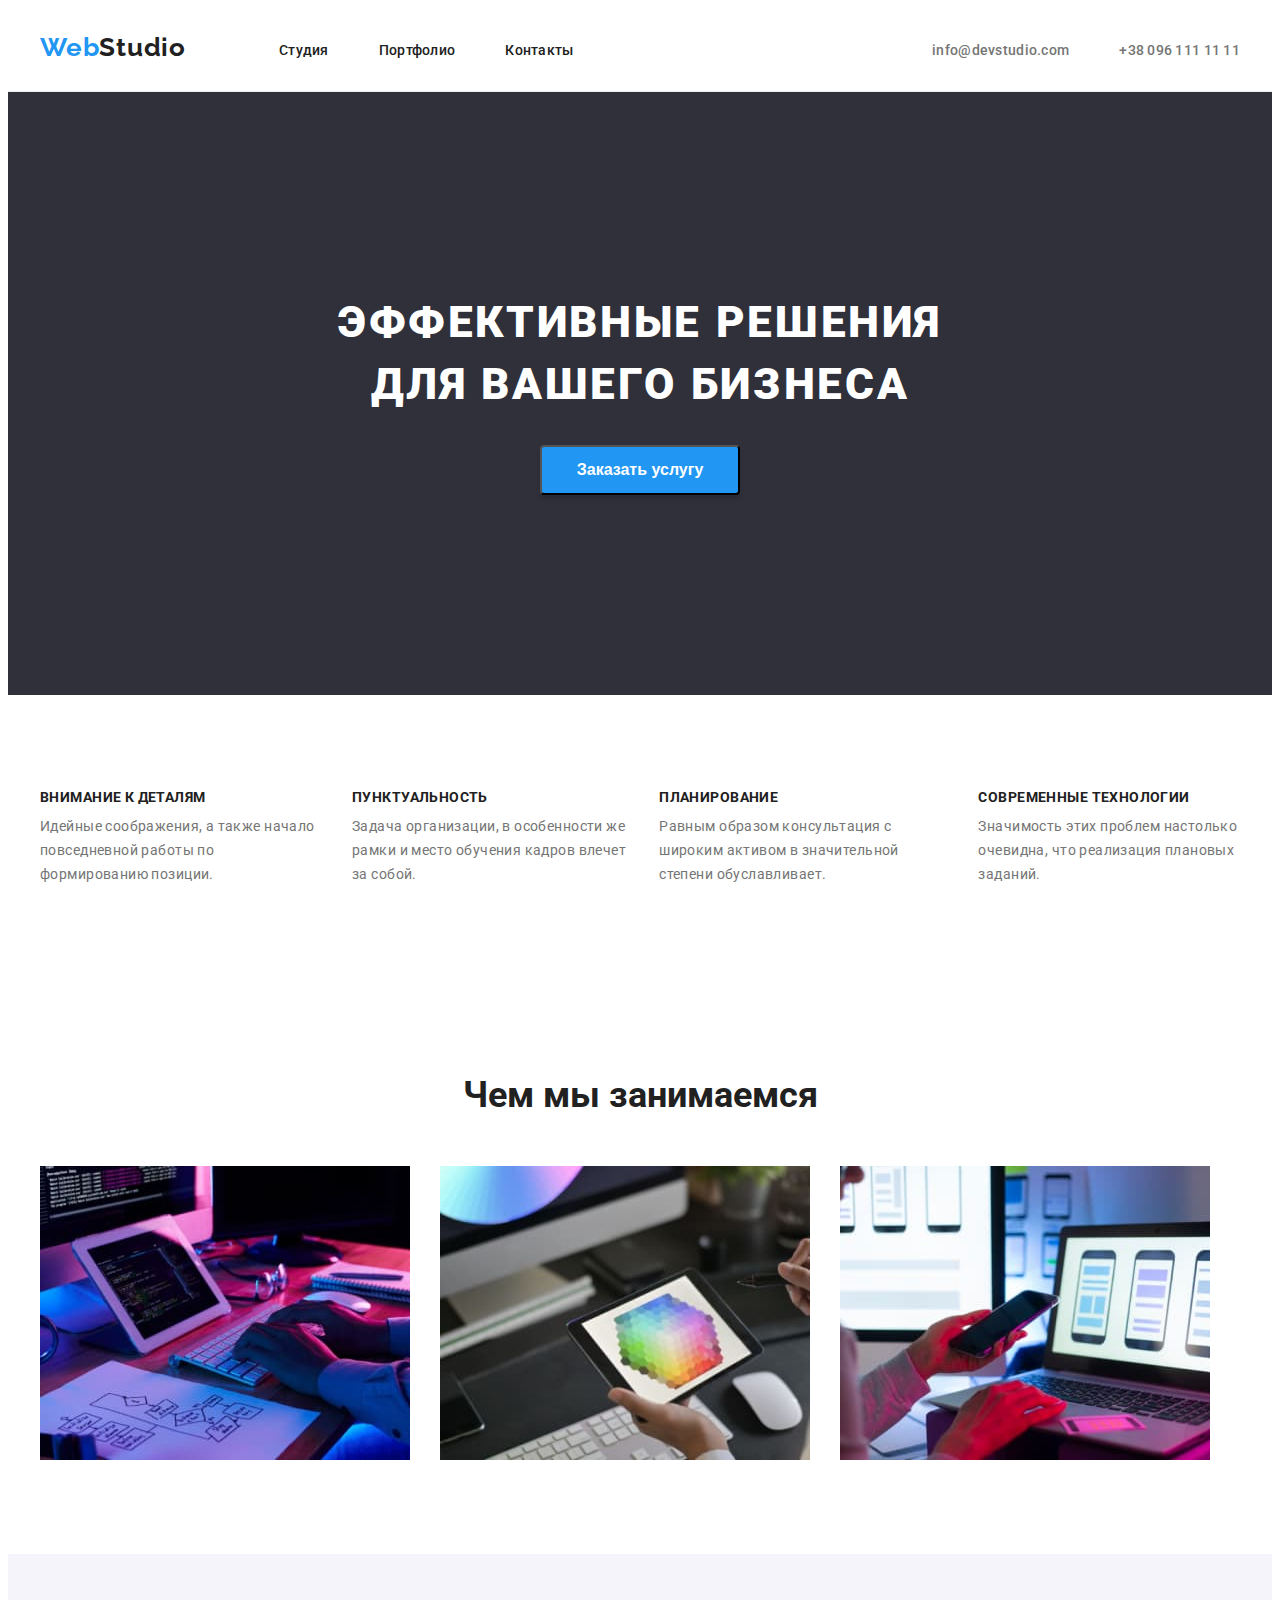
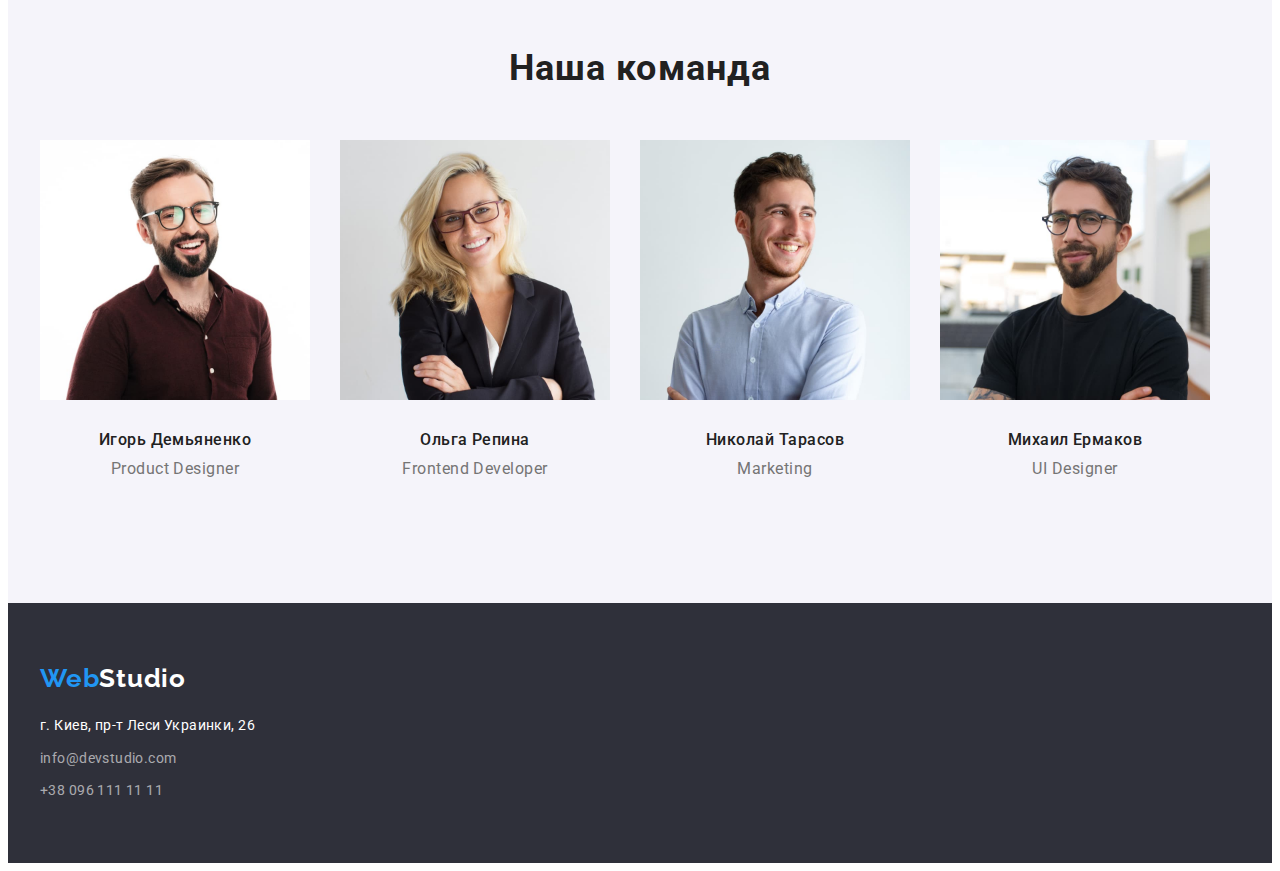
==== index.html @ 86eecc14 "добавил папки" ====
<!DOCTYPE html>
<html lang="ru">
<head>
    <meta http-equiv="X-UA-Compatible" content="IE=edge">
    <meta name="viewport" content="width=device-width, initial-scale=1.0">
    <title>Document</title>
    <link rel="stylesheet" href="./css/style.css"/>
    <link rel="preconnect" href="https://fonts.googleapis.com">
    <link rel="preconnect" href="https://fonts.gstatic.com" crossorigin>
    <link rel="stylesheet" href="https://cdnjs.cloudflare.com/ajax/libs/modern-normalize/1.1.0/modern-normalize.min.css"
    integrity="sha512-wpPYUAdjBVSE4KJnH1VR1HeZfpl1ub8YT/NKx4PuQ5NmX2tKuGu6U/JRp5y+Y8XG2tV+wKQpNHVUX03MfMFn9Q=="
    crossorigin="anonymous" referrerpolicy="no-referrer" /><meta charset="UTF-8">
    <link href="https://fonts.googleapis.com/css2?family=Raleway:wght@700&family=Roboto:wght@400;500;700;900&display=swap"
        rel="stylesheet">
</head>
<body>
    <!--шапка сайта (навигация, контакты)-->
    <header class="page-header">
    <!-- Навигация на другие страницы -->
        <div class="container">
        <nav class="site-main-nav">
        <a href="index.html" class="logo" lang="en"> <span class="logo-begin">Web</span><span class="logo-end">Studio</span>
        </a>
        
            <ul class="site-nav list">
                <li class="item"> <a href="./index.html" class="link">Студия</a></li>
                <li class="item"> <a href="./portfolio.html" class="link">Портфолио</a></li>
                <li class="item"> <a href="" class="link" >Контакты</a></li>
            </ul>
         
    <!--Контакты-->
            <ul class="contacts-nav list list" >
                <li class="item"> <a href="mailto:info@devstudio.com" class="link">info@devstudio.com</a></li>
                <li class="item"> <a href="tel:+380961111111" class="link"> +38 096 111 11 11 </a></li>
            </ul> 
        </nav>
        </div>
    </header>
<!--Основная часть-->
    <main>
        <section class="hero">
            <div class="container">
                <h1 class="hero-title"> Эффективные решения для вашего бизнеса </h1>
                <button type="button" class="hero-button"> Заказать услугу </button>  
            </div>
        </section>
        <!--Наши особенности-->
        <section class="peculiarities section">
            <div class="container">
            <ul class="peculiarities-list list">
                <li class="item">
                    <h3 class="peculiarities-title">Внимание к деталям</h3>
                    <p class="peculiarities-text" >Идейные соображения, а также начало повседневной работы по формированию позиции.</p>
                </li>
                <li class="item">
                    <h3 class="peculiarities-title">Пунктуальность</h3>
                    <p class="peculiarities-text" >Задача организации, в особенности же рамки и место обучения кадров влечет за собой.</p>
                </li>
                <li class="item">
                    <h3 class="peculiarities-title">Планирование</h3>
                    <p class="peculiarities-text" >Равным образом консультация с широким активом в значительной степени обуславливает.</p>
                </li>
                <li class="item">
                    <h3 class="peculiarities-title">Современные технологии</h3>
                    <p class="peculiarities-text" >Значимость этих проблем настолько очевидна, что реализация плановых заданий.</p>
                </li>
            </ul>
            </div>
        </section>
<!--Чем занимаемся-->
        <section class="work section">
            <div class="container">
            <h2 class="work-title">Чем мы занимаемся</h2>
            <ul class="work-list list">
                <li class="work-item">
                    <img src="images/img.jpg" alt="компьютер" width="370"/>
                </li>
                <li class="work-item">
                    <img src="images/img1.jpg" alt="смартфон" width="370"/>
                </li>
                <li class="work-item">
                    <img src="images/img2.jpg" alt="планшет" width="370"/>
                </li>
            </ul>
            </div>
        </section>   
<!--Состав команды-->
        <section class="team section">
            <div class="container">
            <h2 class="team-title"> Наша команда </h2>
            <ul class="team-list list">
                <li class="team-item">
                    <img src="images/img(1).jpg" alt="Игорь Демьяненко" width="270"/>
                    <h3 class="team-member">Игорь Демьяненко</h3>
                    <p class="team-position" >Product Designer</p>
                </li>
                <li class="team-item">
                    <img src="images/img(2).jpg" alt="Ольга Репина" width="270"/>
                    <h3 class="team-member">Ольга Репина</h3>
                    <p class="team-position" >Frontend Developer</p> 
                </li>
                <li class="team-item">
                    <img src="images/img(3).jpg" alt="Николай Тарасов" width="270"/>
                    <h3 class="team-member">Николай Тарасов</h3>
                    <p class="team-position" >Marketing</p>   
                </li>
                <li class="team-item">
                    <img src="images/img(4).jpg" alt="Михаил Ермаков" width="270"/>
                    <h3 class="team-member">Михаил Ермаков</h3>
                    <p class="team-position" >UI Designer</p>   
                </li>
            </ul>
        </div>
        </section>
    </main>
<!--Footer-->
  <footer class="footer">
    <div class="container">
        <div class="logoftr">
        <a href="index.html" class="logofooter" lang="en"> <span class="logofooter-begin">Web</span><span class="logofooter-end">Studio</span>
    </a>
        </div>

        <address class="adress-nav list">
            <ul class="adress-list list">
                <li class="item"> <a class="map-link" href="https://goo.gl/maps/T9Uk6Swt6Qx7hAkc7" target="blank" rel="noopener noreferrer">г. Киев, пр-т Леси Украинки, 26</a></li>
                <li class="item"> <a href="mailto:info@devstudio.com" class="adress-link"> info@devstudio.com </a></li>
                <li class="item"> <a href="tel:+380961111111" class="adress-link"> +38 096 111 11 11 </a></li>
            </ul>
        </address>
    </div>
  </footer>  
</body>
</html>
---- css/style.css ----
/* цвет основного текста #212121 */
/* вторичный цвет текста #757575 */
/* белый #FFFFFF */
/* основной акцент #2196F3 */
/* основной цвет фона #E5E5E5 */
/* вторичный цвет фона #2F303A */

:root {
  --primary-text-color: #757575;
  --title-text-color: #212121;
  --accent-color: #2196f3;
}

body {
  background-color: #fff;
  color: var(--primary-text-color);
  font-family: Roboto;
}

h1,
h2,
h3,
p,
ul {
  margin-top: 0px;
  margin-bottom: 0px;
}

ul {
  list-style: none;
  padding: 0px;
}

a {
  text-decoration: none;
}

img {
  display: block;
  min-width: 100%;
  height: auto;
}

.list {
  padding: 0px;
  margin: 0px;
  text-decoration: none;
}

.section {
  padding-top: 94px;
  padding-bottom: 94px;
}

.container {
  margin-left: auto;
  margin-right: auto;
  width: 1200px;
  padding-left: 15px;
  padding-right: 15px;
}

/* шапка */
.page-header {
border-bottom: 1px solid #ececec;
}

/* навигация сайта */
.site-main-nav {
  display: flex;
}

.logo {
  margin-top: 24px;
  margin-bottom: 25px;
  margin-right: 93px;
}

.logo-begin {
  color: var(--accent-color);
  font-family: Raleway;
  font-style: normal;
  font-weight: bold;
  font-size: 26px;
  line-height: 1.2;
  letter-spacing: 0.03em;
}
.logo-end {
  color: var(--title-text-color);
  font-family: Raleway;
  font-style: normal;
  font-weight: bold;
  font-size: 26px;
  line-height: 1.2;
  letter-spacing: 0.03em;
}

.logo-end:hover,
.logo-end:focus {
  color: var(--accent-color);
}

.site-nav {
  display: flex;
}

.site-nav .item:not(:last-child) {
  margin-right: 50px;
}

.site-nav .item {
  display: block;
  padding-top: 32px;
  padding-bottom: 32px;
}

.site-nav a {
  color: var(--title-text-color);
  font-style: normal;
  font-weight: 500;
  font-size: 14px;
  line-height: 1.15;
  letter-spacing: 0.02em;
}

.studio-title {
  color: var(--accent-color);
}
.site-nav .link:hover,
.site-nav .link:focus {
  color: var(--accent-color);
}

/* контакты сайта */
.contacts-nav {
  display: flex;
  margin-left: auto;
}

.contacts-nav .item +.item{
  margin-left: 50px;
}

.contacts-nav .list {
  display: flex;
}

.contacts-nav .item {
  padding-top: 32px;
  padding-bottom: 32px;
}

.contacts-nav a {
  color: var(--primary-text-color);
  font-style: normal;
  font-weight: 500;
  font-size: 14px;
  line-height: 1.15;
  letter-spacing: 0.02em;
}

.mail {
  color: var(--accent-color);
}

.contacts-nav .link:hover,
.contacts-nav .link:focus {
  color: var(--accent-color);
}

/* герой */
.hero {
  background-color: #2f303a;
  text-align: center;
  padding-top: 200px;
  padding-bottom: 200px;
}

.hero-title {
  max-width: 696px;
  margin: 0 auto;
  color: #ffff;
  font-style: normal;
  font-weight: 900;
  font-size: 44px;
  line-height: 1.4;
  letter-spacing: 0.06em;
  text-transform: uppercase;
  margin-bottom: 30px;
}

.hero-button {
  min-width: 200px;
  height: 50px;
  background-color:var(--accent-color);
  box-shadow: 0px 4px 4px rgba(0, 0, 0, 0.15);
  border-radius: 4px;
  color: #ffffff;
  font-style: normal;
  font-weight: bold;
  font-size: 16px;
  line-height: 1.9;
}

.hero-button {
  cursor: pointer;
}

/* особенности */
.peculiarities-list {
  display: flex;
}

.peculiarities-item {
  width: 270px;
}

.peculiarities-list .item {
  margin-right: 30px;
} 

.peculiarities-list .item:nth-child(4n) {
  margin-right: 0px;
}

.peculiarities-title {
  margin-top: 0px;
  margin-bottom: 10px;

  color: var(--title-text-color);
  font-style: normal;
  font-weight: bold;
  font-size: 14px;
  line-height: 1.15;
  letter-spacing: 0.03em;
  text-transform: uppercase;
}

.peculiarities-text {
  font-style: normal;
  font-weight: normal;
  font-size: 14px;
  line-height: 1.7;
  letter-spacing: 0.03em;
}


/* чем мы занимаемся */
.work-title {
  text-align: center;
  margin-bottom: 50px;
  color: var(--title-text-color);
  font-style: normal;
  font-weight: bold;
  font-size: 36px;
  line-height: 1.16;
}

.work-list {
display: flex;
}

.work-item {
  margin-right: 30px;
}

.work-item:nth-child(3n) {
  margin-right: 0px;
}


/* команда */
.team {
  background-color: #f5f4fa;
}

.team-list {
  display: flex;
}

.team-item {
  margin-right: 30px;
}

.team-item:nth-child(4n) {
  margin-right: 0px;
}

.team-item {
  text-align: center;
}
.team-member {
  display: block;
  margin-top: 30px;
  margin-bottom: 10px;
}

.team-position {
  display: block;
  margin-bottom: 30px;
}
.team-title {
  margin-bottom: 50px;
  color: var(--title-text-color);
  font-style: normal;
  font-weight: bold;
  font-size: 36px;
  line-height: 1.16;
  letter-spacing: 0.03em;
  text-align: center;
}
.team-member {
  color: var(--title-text-color);
  font-style: normal;
  font-weight: 500;
  font-size: 16px;
  line-height: 1.2;
  letter-spacing: 0.03em;
}
.team-position {
  font-style: normal;
  font-weight: normal;
  font-size: 16px;
  line-height: 1.2;
  letter-spacing: 0.03em;
}

/* подвал */
.footer {
  padding-top: 60px;
  padding-bottom: 60px;
  background-color: #2f303a;
}

.logoftr {
  margin-bottom: 20px;
}

.adress-list .item {
  margin-bottom: 9px;
}

.adress-list .item:nth-child(3n) {
  margin-bottom: 0px;
}

.logofooter-begin {
  color: var(--accent-color);
  font-family: Raleway;
  font-style: normal;
  font-weight: bold;
  font-size: 26px;
  line-height: 1.2;
  letter-spacing: 0.03em;
  margin-bottom: 20px;
}
.logofooter-end {
  color: #fff;
  font-family: Raleway;
  font-style: normal;
  font-weight: bold;
  font-size: 26px;
  line-height: 1.2;
  letter-spacing: 0.03em;
  margin-bottom: 20px;
}
.logofooter-end:hover,
.logofooter-end:focus {
  color: var(--accent-color);
}
.adress-nav .map-link {
  color: #fff;
  font-style: normal;
  font-weight: normal;
  font-size: 14px;
  line-height: 1.7;
  letter-spacing: 0.03em;
}
.adress-nav .map-link:hover,
.adress-nav .map-link:focus {
  color: var(--accent-color);
}
.adress-nav .adress-link {
  color: rgba(255, 255, 255, 0.6);
  font-style: normal;
  font-weight: normal;
  font-size: 14px;
  line-height: 1.7;
  letter-spacing: 0.03em;
}
.adress-nav .adress-link:hover,
.adress-nav .adress-link:focus {
  color: var(--accent-color);
}

/* портфолио */
.filter {
  position: absolute;
  clip: rect(0 0 0 0);
  width: 1px;
  height: 1px;
  margin: -1px;
}

.filter-list {
  display: flex;
  justify-content: center;
  margin-bottom: 34px;
}

.filter-list .item{
  margin-right: 8px;
}

.filter-list .item:nth-child(5n) {
  margin-right: 0px;
}

.filter-btn {
  cursor: pointer;
  padding: 6px 22px;
  min-width: 73px;
  color: var(--title-text-color);
  font-style: normal;
  font-weight: 500;
  font-size: 16px;
  line-height: 1.6;
  text-align: center;
  letter-spacing: 0.03em;
  background: #f5f4fa;
  border-radius: 4px;
  border: none;
}
.filter-btn:hover,
.filter-btn:focus {
  color: #ffffff;
  background: var(--accent-color);
}

/* предложения */
.proposal {
  position: absolute;
  clip: rect(0 0 0 0);
  width: 1px;
  height: 1px;
  margin: -1px;
}
.proposal-list {
  display: flex;
  flex-wrap: wrap;
}

.proposal-item {
  margin-right: 30px;
  margin-bottom: 30px;
} 

.proposal-item:nth-child(3n) {
  margin-right: 0;
}

.proposal-item:last-child(-n+3) {
  margin-bottom: 0;
}

.proposal-link {
  display: block;
}

.card-title{
  Padding: 24px 0 20px 24px;
  Border-top: 0;
  Border: 1px solid #eeeeee
  }
  
.proposal-title {
  color: var(--title-text-color);
  font-style: normal;
  font-weight: bold;
  font-size: 18px;
  line-height: 2;
  letter-spacing: 0.06em;
  margin-bottom: 4px;
}
.proposal-text {
  font-style: normal;
  font-weight: normal;
  font-size: 16px;
  line-height: 1.9;
  letter-spacing: 0.03em;
}
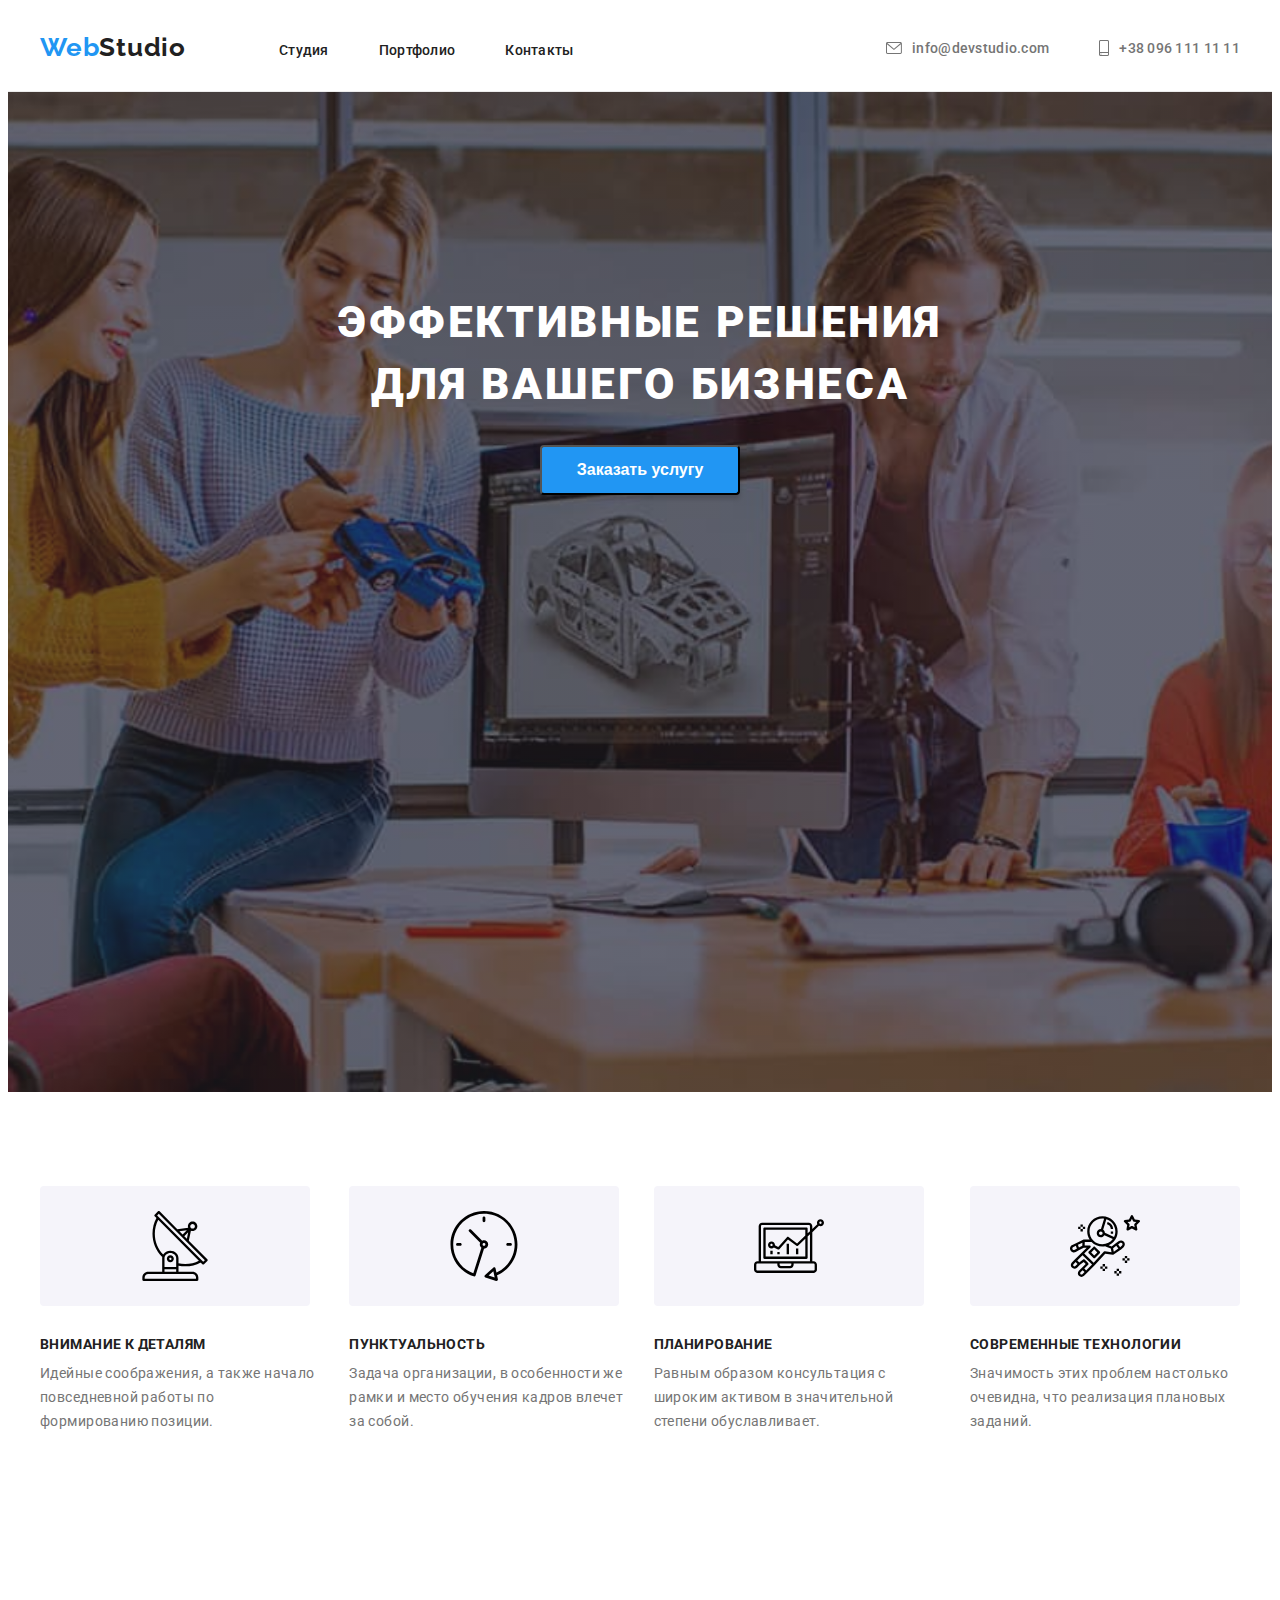
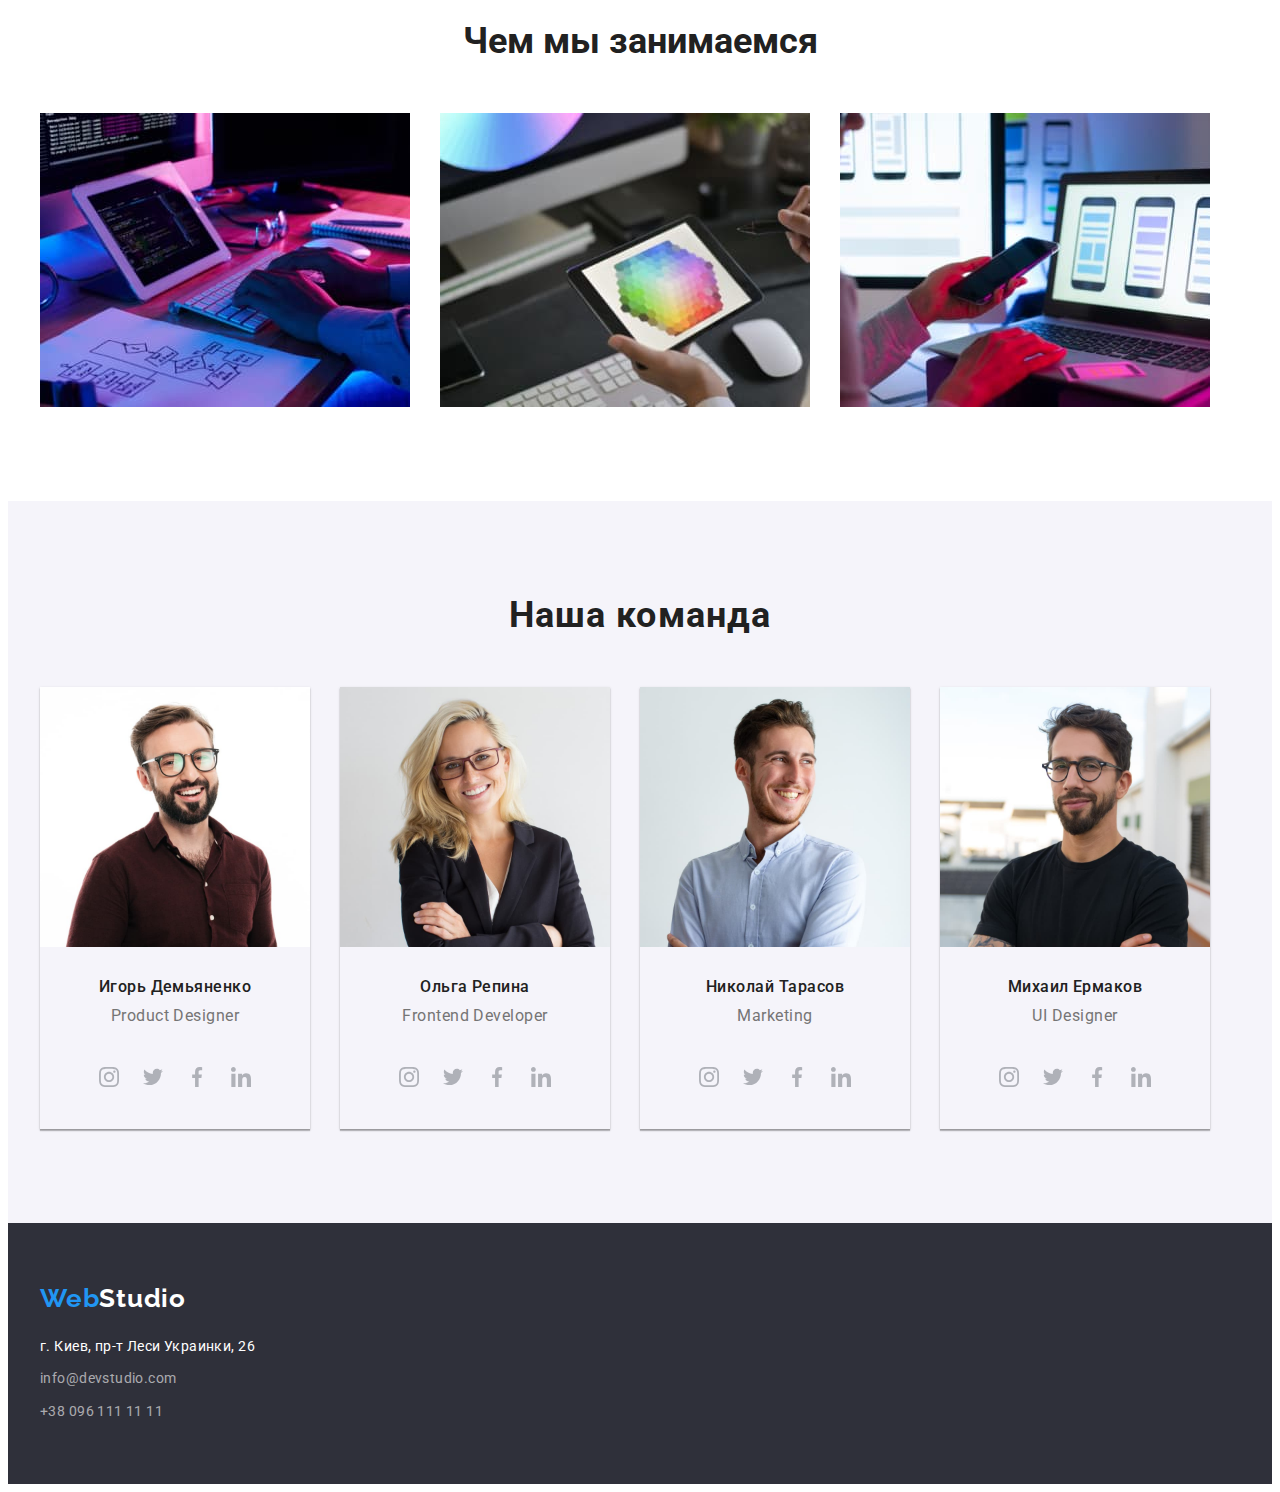
==== commit 3c746a4f: "Icon" ====
--- a/index.html
+++ b/index.html
@@ -30,15 +30,19 @@
          
     <!--Контакты-->
             <ul class="contacts-nav list list" >
-                <li class="item"> <a href="mailto:info@devstudio.com" class="link">info@devstudio.com</a></li>
-                <li class="item"> <a href="tel:+380961111111" class="link"> +38 096 111 11 11 </a></li>
+                <li class="item"> <a href="mailto:info@devstudio.com" class="contacts-link"><svg width="16px" height="12px" class="item-icon">
+                    <use href="./images/symbol-defs.svg#icon-envelope-1"></use></svg>info@devstudio.com</a>
+                </li>
+                <li class="item"> <a href="tel:+380961111111" class="contacts-link"><svg width="10px" height="16px" class="item-icon">
+                    <use href="./images/symbol-defs.svg#icon-smartphone-1" ></use></svg> +38 096 111 11 11</a>
+                </li>
             </ul> 
         </nav>
         </div>
     </header>
 <!--Основная часть-->
     <main>
-        <section class="hero">
+        <section class="hero overlay">
             <div class="container">
                 <h1 class="hero-title"> Эффективные решения для вашего бизнеса </h1>
                 <button type="button" class="hero-button"> Заказать услугу </button>  
@@ -49,18 +53,30 @@
             <div class="container">
             <ul class="peculiarities-list list">
                 <li class="item">
+                    <div class="peculiarities-item">
+                        <svg width="70px" height="70px" class="peculiarities-icon"><use href="./images/symbol-defs.svg#icon-antenna-1"></use></svg>
+                    </div>
                     <h3 class="peculiarities-title">Внимание к деталям</h3>
                     <p class="peculiarities-text" >Идейные соображения, а также начало повседневной работы по формированию позиции.</p>
                 </li>
                 <li class="item">
+                    <div class="peculiarities-item">
+                        <svg width="70px" height="70px" class="peculiarities-icon"><use href="./images/symbol-defs.svg#icon-clock-1"></use></svg>
+                    </div>
                     <h3 class="peculiarities-title">Пунктуальность</h3>
                     <p class="peculiarities-text" >Задача организации, в особенности же рамки и место обучения кадров влечет за собой.</p>
                 </li>
                 <li class="item">
+                    <div class="peculiarities-item">
+                        <svg width="70px" height="70px" class="peculiarities-icon"><use href="./images/symbol-defs.svg#icon-diagram-1"></use></svg>
+                    </div>
                     <h3 class="peculiarities-title">Планирование</h3>
                     <p class="peculiarities-text" >Равным образом консультация с широким активом в значительной степени обуславливает.</p>
                 </li>
                 <li class="item">
+                    <div class="peculiarities-item">
+                        <svg width="70px" height="70px" class="peculiarities-icon"><use href="./images/symbol-defs.svg#icon-astronaut-1"></use></svg>
+                    </div>
                     <h3 class="peculiarities-title">Современные технологии</h3>
                     <p class="peculiarities-text" >Значимость этих проблем настолько очевидна, что реализация плановых заданий.</p>
                 </li>
@@ -91,23 +107,151 @@
             <ul class="team-list list">
                 <li class="team-item">
                     <img src="images/img(1).jpg" alt="Игорь Демьяненко" width="270"/>
+                    <div>
                     <h3 class="team-member">Игорь Демьяненко</h3>
                     <p class="team-position" >Product Designer</p>
+                    <ul class="social-list">
+                        <li class="social-link"> 
+                            <a href="" class="link-item"> 
+                                <svg width="20px" height="20px" class="link-icon"> 
+                                    <use href="./images/symbol-defs.svg#icon-instagram-1"></use>
+                                </svg>
+                            </a>
+                        </li>
+                        <li class="social-link"> 
+                            <a href="" class="link-item"> 
+                                <svg width="20px" height="20px" class="link-icon"> 
+                                    <use href="./images/symbol-defs.svg#icon-twitter-1"></use>
+                                </svg>
+                            </a>
+                        </li>
+                        <li class="social-link"> 
+                            <a href="" class="link-item"> 
+                                <svg width="20px" height="20px" class="link-icon"> 
+                                    <use href="./images/symbol-defs.svg#icon-facebook-1"></use>
+                                </svg>
+                            </a>
+                        </li>
+                        <li class="social-link"> 
+                            <a href="" class="link-item"> 
+                                <svg width="20px" height="20px" class="link-icon"> 
+                                    <use href="./images/symbol-defs.svg#icon-linkedin-1"></use>
+                                </svg>
+                            </a>
+                        </li>
+                    </ul>
+                </div>
                 </li>
                 <li class="team-item">
                     <img src="images/img(2).jpg" alt="Ольга Репина" width="270"/>
-                    <h3 class="team-member">Ольга Репина</h3>
-                    <p class="team-position" >Frontend Developer</p> 
+                    <div>
+                        <h3 class="team-member">Ольга Репина</h3>
+                        <p class="team-position" >Frontend Developer</p>
+                        <ul class="social-list">
+                            <li class="social-link"> 
+                                <a href="" class="link-item"> 
+                                    <svg width="20px" height="20px" class="link-icon"> 
+                                        <use href="./images/symbol-defs.svg#icon-instagram-1"></use>
+                                    </svg>
+                                </a>
+                            </li>
+                            <li class="social-link"> 
+                                <a href="" class="link-item"> 
+                                    <svg width="20px" height="20px" class="link-icon"> 
+                                        <use href="./images/symbol-defs.svg#icon-twitter-1"></use>
+                                    </svg>
+                                </a>
+                            </li>
+                            <li class="social-link"> 
+                                <a href="" class="link-item"> 
+                                    <svg width="20px" height="20px" class="link-icon"> 
+                                        <use href="./images/symbol-defs.svg#icon-facebook-1"></use>
+                                    </svg>
+                                </a>
+                            </li>
+                            <li class="social-link"> 
+                                <a href="" class="link-item"> 
+                                    <svg width="20px" height="20px" class="link-icon"> 
+                                        <use href="./images/symbol-defs.svg#icon-linkedin-1"></use>
+                                    </svg>
+                                </a>
+                            </li>
+                        </ul> 
+                    </div>
                 </li>
                 <li class="team-item">
                     <img src="images/img(3).jpg" alt="Николай Тарасов" width="270"/>
-                    <h3 class="team-member">Николай Тарасов</h3>
-                    <p class="team-position" >Marketing</p>   
+                    <div>
+                        <h3 class="team-member">Николай Тарасов</h3>
+                        <p class="team-position" >Marketing</p>
+                        <ul class="social-list">
+                            <li class="social-link"> 
+                                <a href="" class="link-item"> 
+                                    <svg width="20px" height="20px" class="link-icon"> 
+                                        <use href="./images/symbol-defs.svg#icon-instagram-1"></use>
+                                    </svg>
+                                </a>
+                            </li>
+                            <li class="social-link"> 
+                                <a href="" class="link-item"> 
+                                    <svg width="20px" height="20px" class="link-icon"> 
+                                        <use href="./images/symbol-defs.svg#icon-twitter-1"></use>
+                                    </svg>
+                                </a>
+                            </li>
+                            <li class="social-link"> 
+                                <a href="" class="link-item"> 
+                                    <svg width="20px" height="20px" class="link-icon"> 
+                                        <use href="./images/symbol-defs.svg#icon-facebook-1"></use>
+                                    </svg>
+                                </a>
+                            </li>
+                            <li class="social-link"> 
+                                <a href="" class="link-item"> 
+                                    <svg width="20px" height="20px" class="link-icon"> 
+                                        <use href="./images/symbol-defs.svg#icon-linkedin-1"></use>
+                                    </svg>
+                                </a>
+                            </li>
+                        </ul>  
+                    </div> 
                 </li>
                 <li class="team-item">
                     <img src="images/img(4).jpg" alt="Михаил Ермаков" width="270"/>
-                    <h3 class="team-member">Михаил Ермаков</h3>
-                    <p class="team-position" >UI Designer</p>   
+                    <div>
+                        <h3 class="team-member">Михаил Ермаков</h3>
+                        <p class="team-position" >UI Designer</p>
+                        <ul class="social-list">
+                            <li class="social-link"> 
+                                <a href="" class="link-item"> 
+                                    <svg width="20px" height="20px" class="link-icon"> 
+                                        <use href="./images/symbol-defs.svg#icon-instagram-1"></use>
+                                    </svg>
+                                </a>
+                            </li>
+                            <li class="social-link"> 
+                                <a href="" class="link-item"> 
+                                    <svg width="20px" height="20px" class="link-icon"> 
+                                        <use href="./images/symbol-defs.svg#icon-twitter-1"></use>
+                                    </svg>
+                                </a>
+                            </li>
+                            <li class="social-link"> 
+                                <a href="" class="link-item"> 
+                                    <svg width="20px" height="20px" class="link-icon"> 
+                                        <use href="./images/symbol-defs.svg#icon-facebook-1"></use>
+                                    </svg>
+                                </a>
+                            </li>
+                            <li class="social-link"> 
+                                <a href="" class="link-item"> 
+                                    <svg width="20px" height="20px" class="link-icon"> 
+                                        <use href="./images/symbol-defs.svg#icon-linkedin-1"></use>
+                                    </svg>
+                                </a>
+                            </li>
+                        </ul> 
+                    </div>  
                 </li>
             </ul>
         </div>
--- a/css/style.css
+++ b/css/style.css
@@ -150,9 +150,15 @@
   padding-bottom: 32px;
 }
 
+.item-icon {
+  fill: currentColor;
+  margin-right: 10px;
+}
+
 .contacts-nav a {
   color: var(--primary-text-color);
-  font-style: normal;
+  display: flex;
+  align-items: center;
   font-weight: 500;
   font-size: 14px;
   line-height: 1.15;
@@ -163,8 +169,8 @@
   color: var(--accent-color);
 }
 
-.contacts-nav .link:hover,
-.contacts-nav .link:focus {
+.contacts-link:hover,
+.contacts-link:focus {
   color: var(--accent-color);
 }
 
@@ -174,6 +180,17 @@
   text-align: center;
   padding-top: 200px;
   padding-bottom: 200px;
+}
+
+.overlay {
+  max-width: 1600px;
+  height: 600px;
+  margin-left: auto;
+  margin-right: auto;
+  background-image: linear-gradient(rgba(47, 48, 58, 0.4), rgba(47, 48, 58, 0.4)), url(../images/overlay.jpg);
+  background-size: cover;
+  background-repeat: no-repeat;
+  background-position: center
 }
 
 .hero-title {
@@ -213,6 +230,18 @@
 
 .peculiarities-item {
   width: 270px;
+  height: 120px;
+  background: #F5F4FA;
+  border-radius: 4px;
+  margin-bottom: 30px;
+}
+
+.peculiarities-icon {
+  align-items: center;
+  margin-right: 100px;
+  margin-left: 100px;
+  margin-top: 25px;
+  margin-bottom: 25px;
 }
 
 .peculiarities-list .item {
@@ -276,6 +305,7 @@
 
 .team-list {
   display: flex;
+
 }
 
 .team-item {
@@ -288,6 +318,7 @@
 
 .team-item {
   text-align: center;
+  box-shadow: 0px 1px 3px rgba(0, 0, 0, 0.12), 0px 1px 1px rgba(0, 0, 0, 0.14), 0px 2px 1px rgba(0, 0, 0, 0.2);
 }
 .team-member {
   display: block;
@@ -299,6 +330,48 @@
   display: block;
   margin-bottom: 30px;
 }
+
+.social-link {
+  display: flex;
+  align-items: center;
+}
+
+.social-list {
+  display: flex;
+  justify-content: center;
+  align-items: center;
+  margin-top: 16px;
+  margin-right: 32px;
+  margin-left: 32px;
+  margin-bottom: 30px;
+}
+
+.link-icon {
+  display: flex;
+  align-items: center;
+  justify-content: center;
+  fill: currentColor;
+  margin: 12px;
+}
+
+.link-item {
+  align-items: center;
+  width: 44px;
+  height: 44px;
+  border-radius: 50%;
+  color: #AFB1B8;
+}
+
+.social-list .link:not(:last-child) {
+  margin: 0;
+}
+
+.link-item:hover,
+.link-item:focus {
+  background-color: var(--accent-color);
+  color: #ffffff;
+}
+
 .team-title {
   margin-bottom: 50px;
   color: var(--title-text-color);
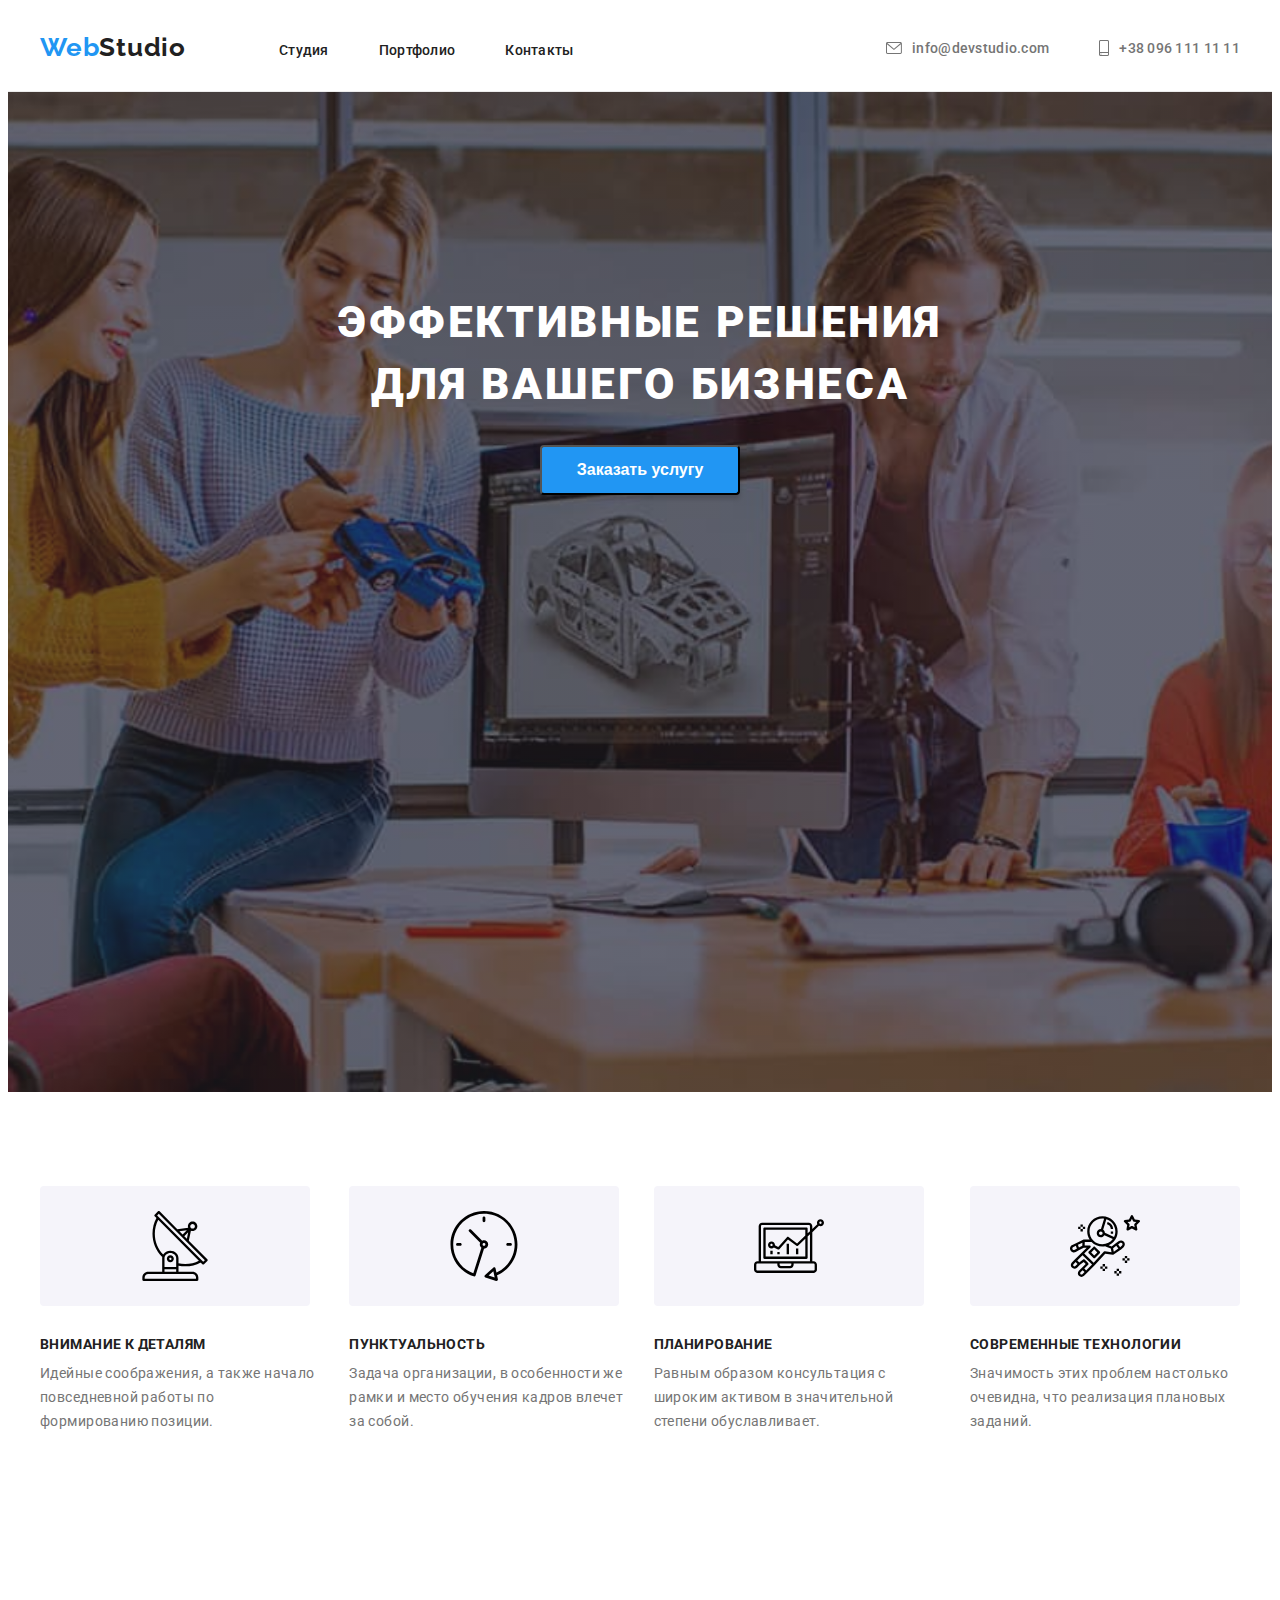
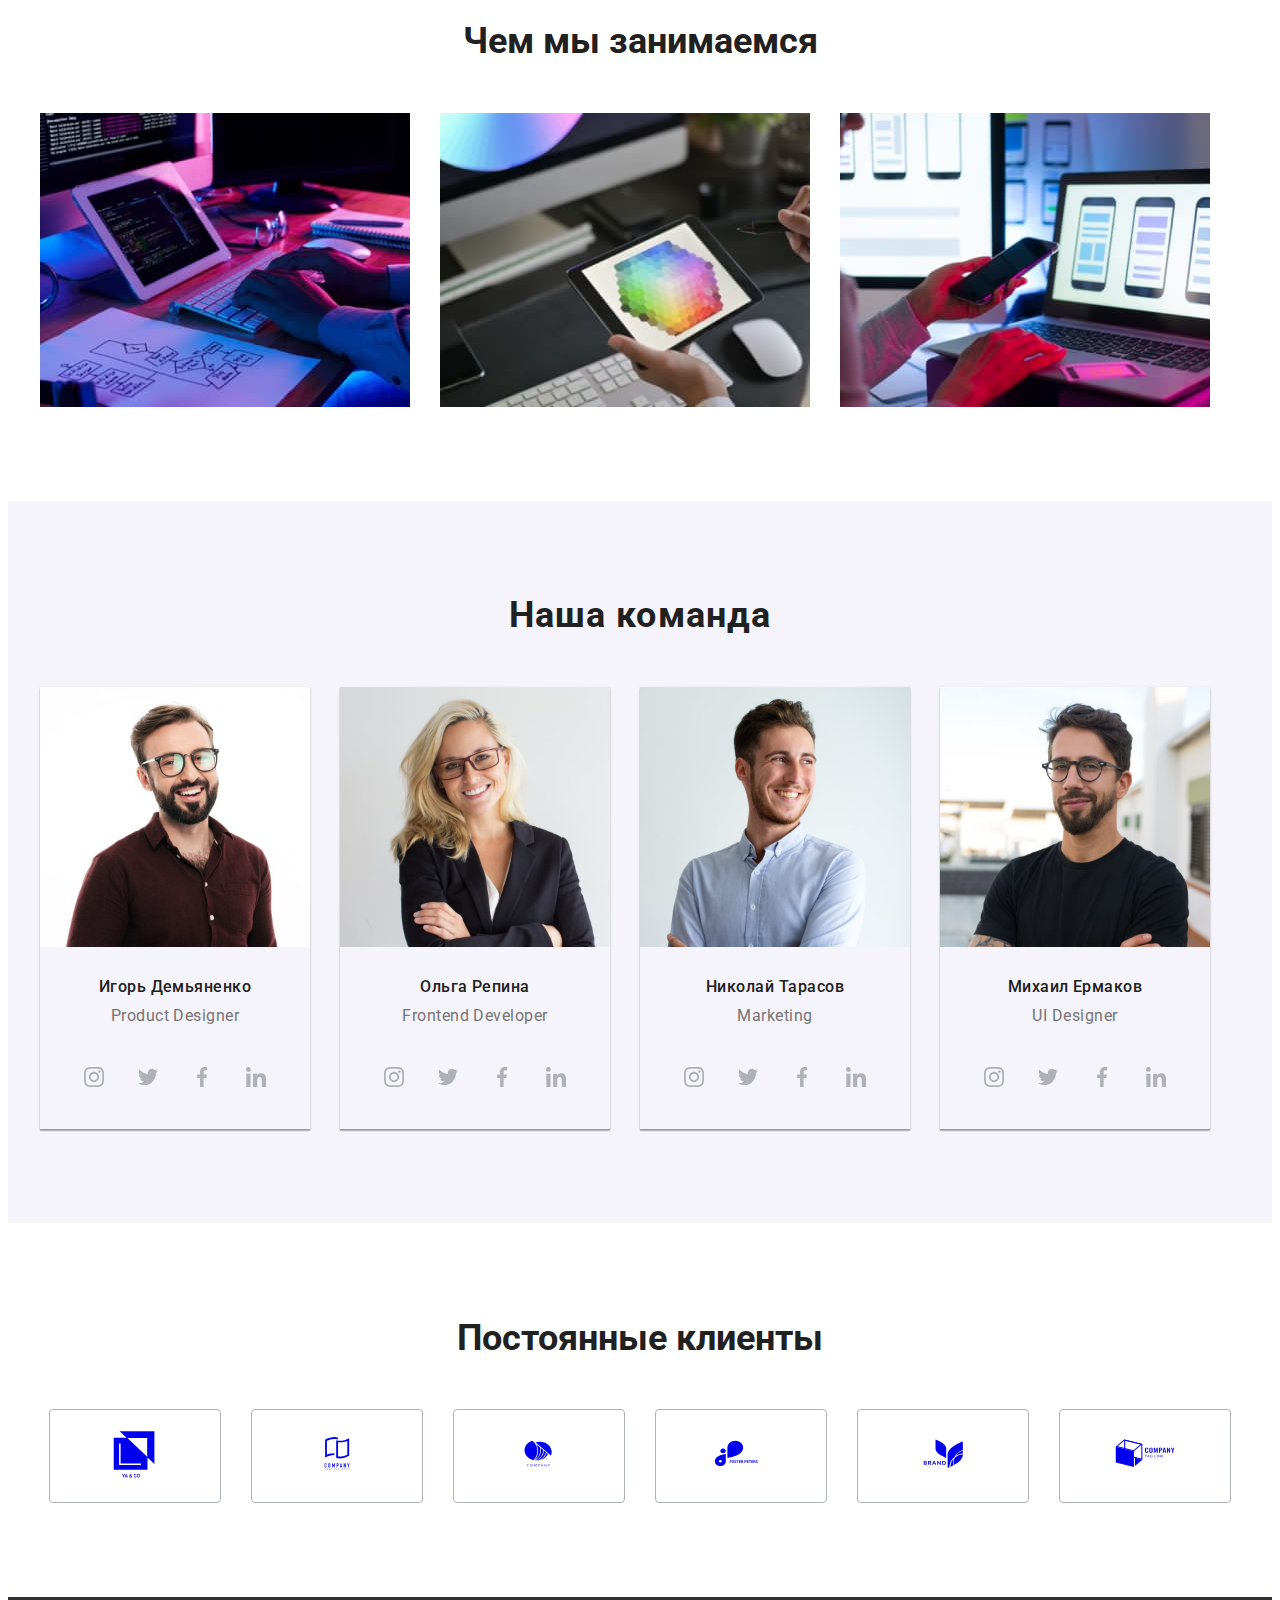
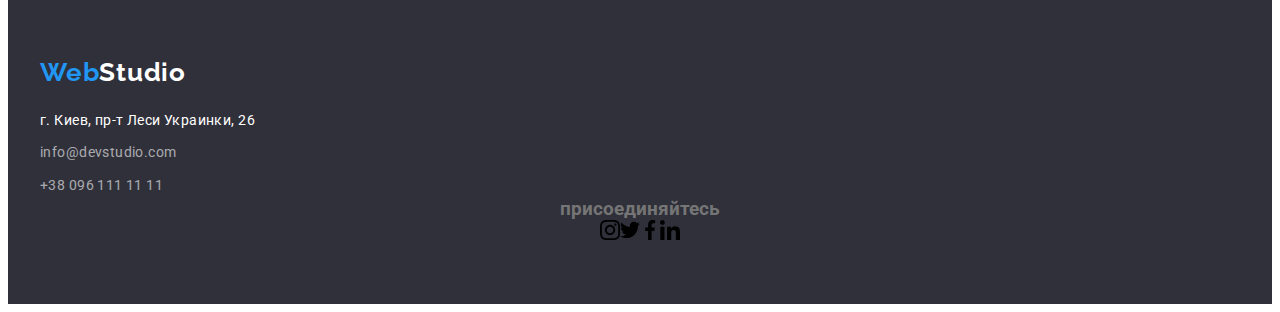
==== commit 51651dce: "клиенты + контакты" ====
--- a/index.html
+++ b/index.html
@@ -256,6 +256,56 @@
             </ul>
         </div>
         </section>
+<!--Клиенты-->  
+        <section class="customers section">
+            <div class="container">
+                <h2 class="customers-title">Постоянные клиенты</h2>
+                <ul class="customers-list list">
+                    <li class="customers-item">
+                        <a href="customers-link">
+                            <svg class="customers-icon" width="106" height="60">
+                                <use href="./images/symbol-defs.svg#icon-client-1"></use>
+                            </svg>
+                        </a>
+                    </li>
+                    <li class="customers-item">
+                        <a href="customers-link">
+                            <svg class="customers-icon" width="106" height="60">
+                                <use href="./images/symbol-defs.svg#icon-client-2"></use>
+                            </svg>
+                        </a>
+                    </li>
+                    <li class="customers-item">
+                        <a href="customers-link">
+                            <svg class="customers-icon" width="106" height="60">
+                                <use href="./images/symbol-defs.svg#icon-client-3"></use>
+                            </svg>
+                        </a>
+                    </li>
+                    <li class="customers-item">
+                        <a href="customers-link">
+                            <svg class="customers-icon" width="106" height="60">
+                                <use href="./images/symbol-defs.svg#icon-client-4"></use>
+                            </svg>
+                        </a>
+                    </li>
+                    <li class="customers-item">
+                        <a href="customers-link">
+                            <svg class="customers-icon" width="106" height="60">
+                                <use href="./images/symbol-defs.svg#icon-client-5"></use>
+                            </svg>
+                        </a>
+                    </li>
+                    <li class="customers-item">
+                        <a href="customers-link">
+                            <svg class="customers-icon" width="106" height="60">
+                                <use href="./images/symbol-defs.svg#icon-client-6"></use>
+                            </svg>
+                        </a>
+                    </li>
+                </ul>
+            </div>
+        </section>
     </main>
 <!--Footer-->
   <footer class="footer">
@@ -272,6 +322,40 @@
                 <li class="item"> <a href="tel:+380961111111" class="adress-link"> +38 096 111 11 11 </a></li>
             </ul>
         </address>
+
+        <div class="social-connect">
+            <h3 class="connect-title">присоединяйтесь</h3>
+            <ul class="connect-list list">
+                <li class="connect-link"> 
+                    <a href="" class="connect-item"> 
+                        <svg width="20px" height="20px" class="connect-icon"> 
+                            <use href="./images/symbol-defs.svg#icon-instagram-1"></use>
+                        </svg>
+                    </a>
+                </li>
+                <li class="connect-link"> 
+                    <a href="" class="connect-item"> 
+                        <svg width="20px" height="20px" class="connect-icon"> 
+                            <use href="./images/symbol-defs.svg#icon-twitter-1"></use>
+                        </svg>
+                    </a>
+                </li>
+                <li class="connect-link"> 
+                    <a href="" class="connect-item"> 
+                        <svg width="20px" height="20px" class="connect-icon"> 
+                            <use href="./images/symbol-defs.svg#icon-facebook-1"></use>
+                        </svg>
+                    </a>
+                </li>
+                <li class="connect-link"> 
+                    <a href="" class="connect-item"> 
+                        <svg width="20px" height="20px" class="connect-icon"> 
+                            <use href="./images/symbol-defs.svg#icon-linkedin-1"></use>
+                        </svg>
+                    </a>
+                </li>
+            </ul>
+        </div>
     </div>
   </footer>  
 </body>
--- a/css/style.css
+++ b/css/style.css
@@ -229,6 +229,9 @@
 }
 
 .peculiarities-item {
+  display: flex;
+  justify-content: center;
+  align-items: center;
   width: 270px;
   height: 120px;
   background: #F5F4FA;
@@ -236,14 +239,6 @@
   margin-bottom: 30px;
 }
 
-.peculiarities-icon {
-  align-items: center;
-  margin-right: 100px;
-  margin-left: 100px;
-  margin-top: 25px;
-  margin-bottom: 25px;
-}
-
 .peculiarities-list .item {
   margin-right: 30px;
 } 
@@ -331,30 +326,24 @@
   margin-bottom: 30px;
 }
 
-.social-link {
-  display: flex;
-  align-items: center;
-}
-
 .social-list {
   display: flex;
   justify-content: center;
   align-items: center;
-  margin-top: 16px;
-  margin-right: 32px;
-  margin-left: 32px;
   margin-bottom: 30px;
 }
 
+.social-list .social-link:not(:last-child) {
+  margin-right: 10px;
+}
+
 .link-icon {
-  display: flex;
-  align-items: center;
-  justify-content: center;
   fill: currentColor;
-  margin: 12px;
 }
 
 .link-item {
+  display: flex;
+  justify-content: center;
   align-items: center;
   width: 44px;
   height: 44px;
@@ -396,6 +385,55 @@
   font-size: 16px;
   line-height: 1.2;
   letter-spacing: 0.03em;
+}
+
+/* покупатели */
+
+.customers-title {
+  color: var(--title-text-color);
+  font-style: normal;
+  font-size: 36px;
+  line-height: 1.17;
+  letter-spacing: 0.03;
+  margin-bottom: 50px;
+  text-align: center;
+}
+
+.customers-list {
+  display: flex;
+  justify-content: center;
+  align-items: center;
+}
+
+.customers-item {
+  display: flex;
+  justify-content: center;
+  align-items: center;
+  color: #AFB1B8;
+  width: 170px;
+  height: 92px;
+  border: 1px solid #AFB1B8;
+  border-radius: 4px;
+}
+
+.customers-item +.customers-item {
+  margin-left: 30px;
+}
+
+.customers-link {
+  display: flex;
+  justify-content: center;
+  align-items: center;
+  color: #AFB1B8;
+}
+
+.customers-icon {
+  fill: currentColor;
+}
+
+.customers-item:hover,
+.customers-item:focus {
+ color: var(--accent-color);
 }
 
 /* подвал */
@@ -464,6 +502,18 @@
 .adress-nav .adress-link:hover,
 .adress-nav .adress-link:focus {
   color: var(--accent-color);
+}
+
+.connect-title {
+  display: flex;
+  text-align: center;
+  justify-content: center;
+}
+
+.connect-list {
+  display: flex;
+  align-items: center;
+  justify-content: center;
 }
 
 /* портфолио */
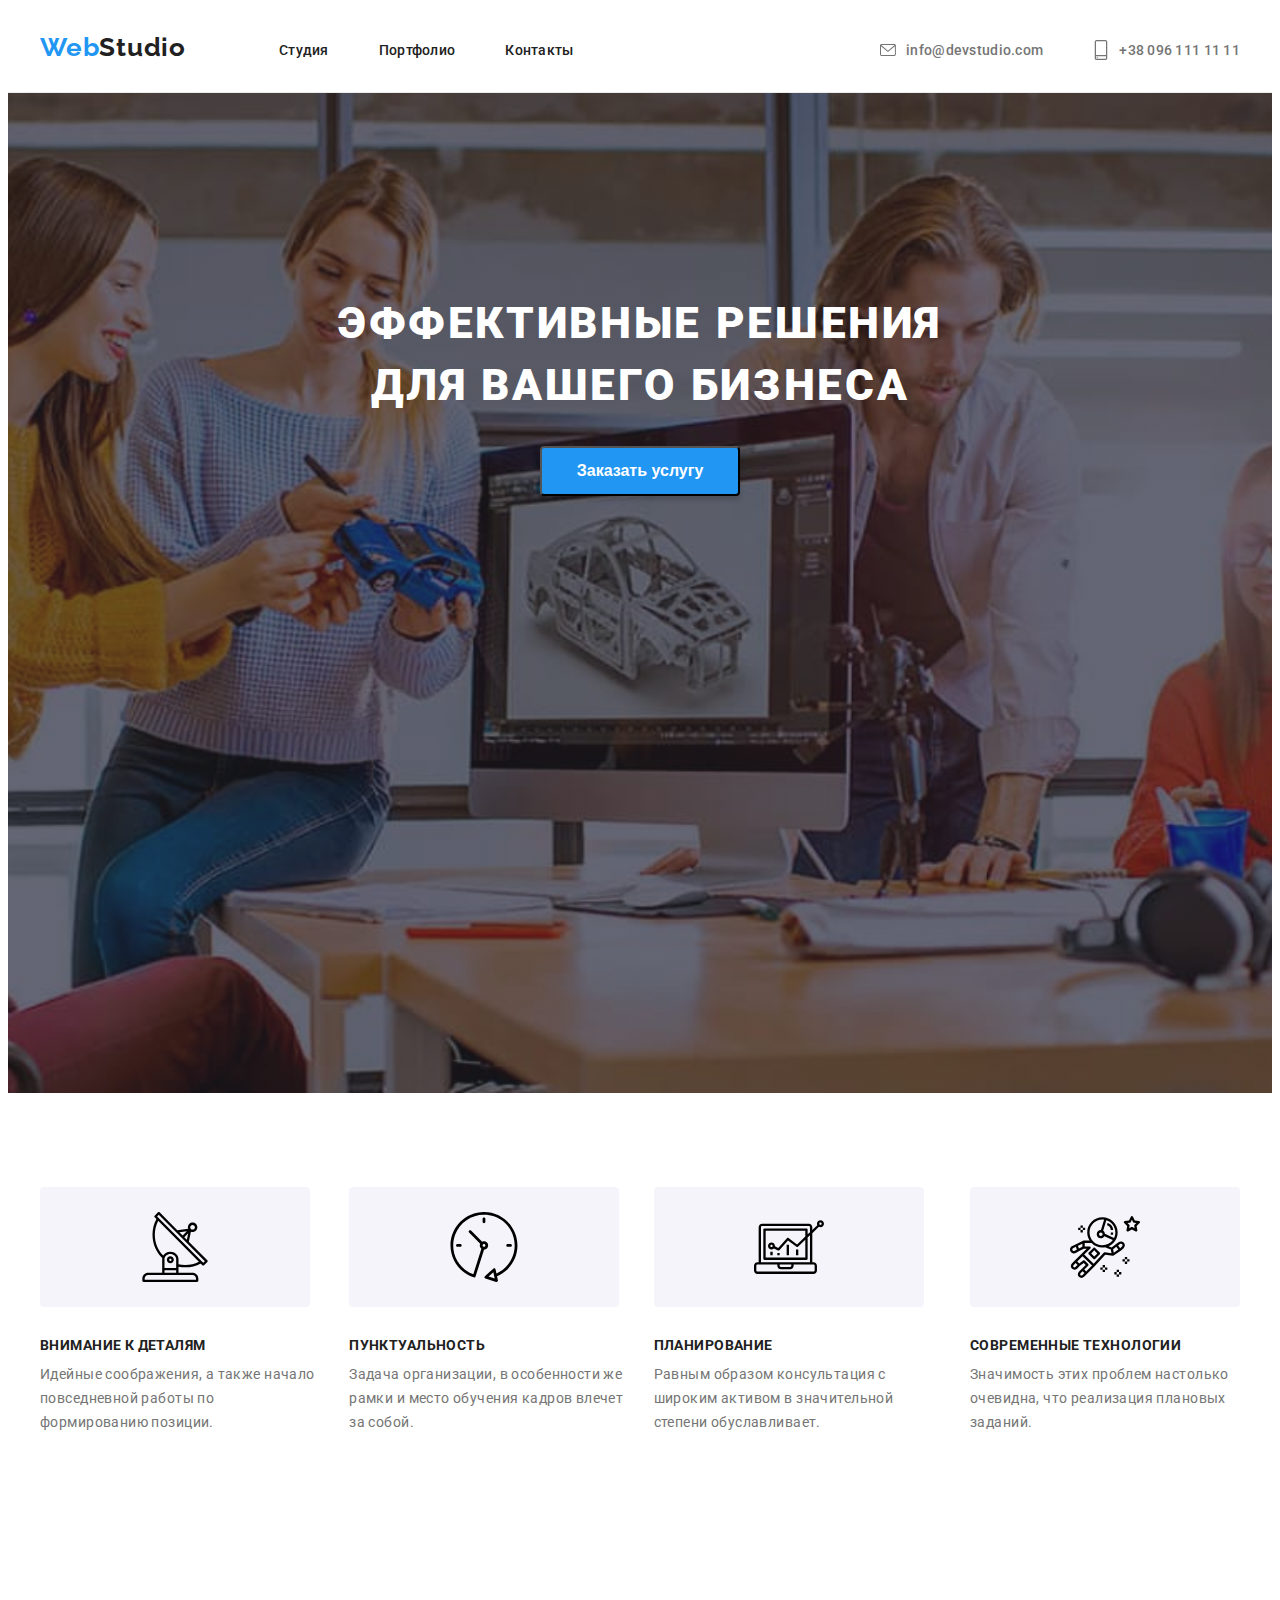
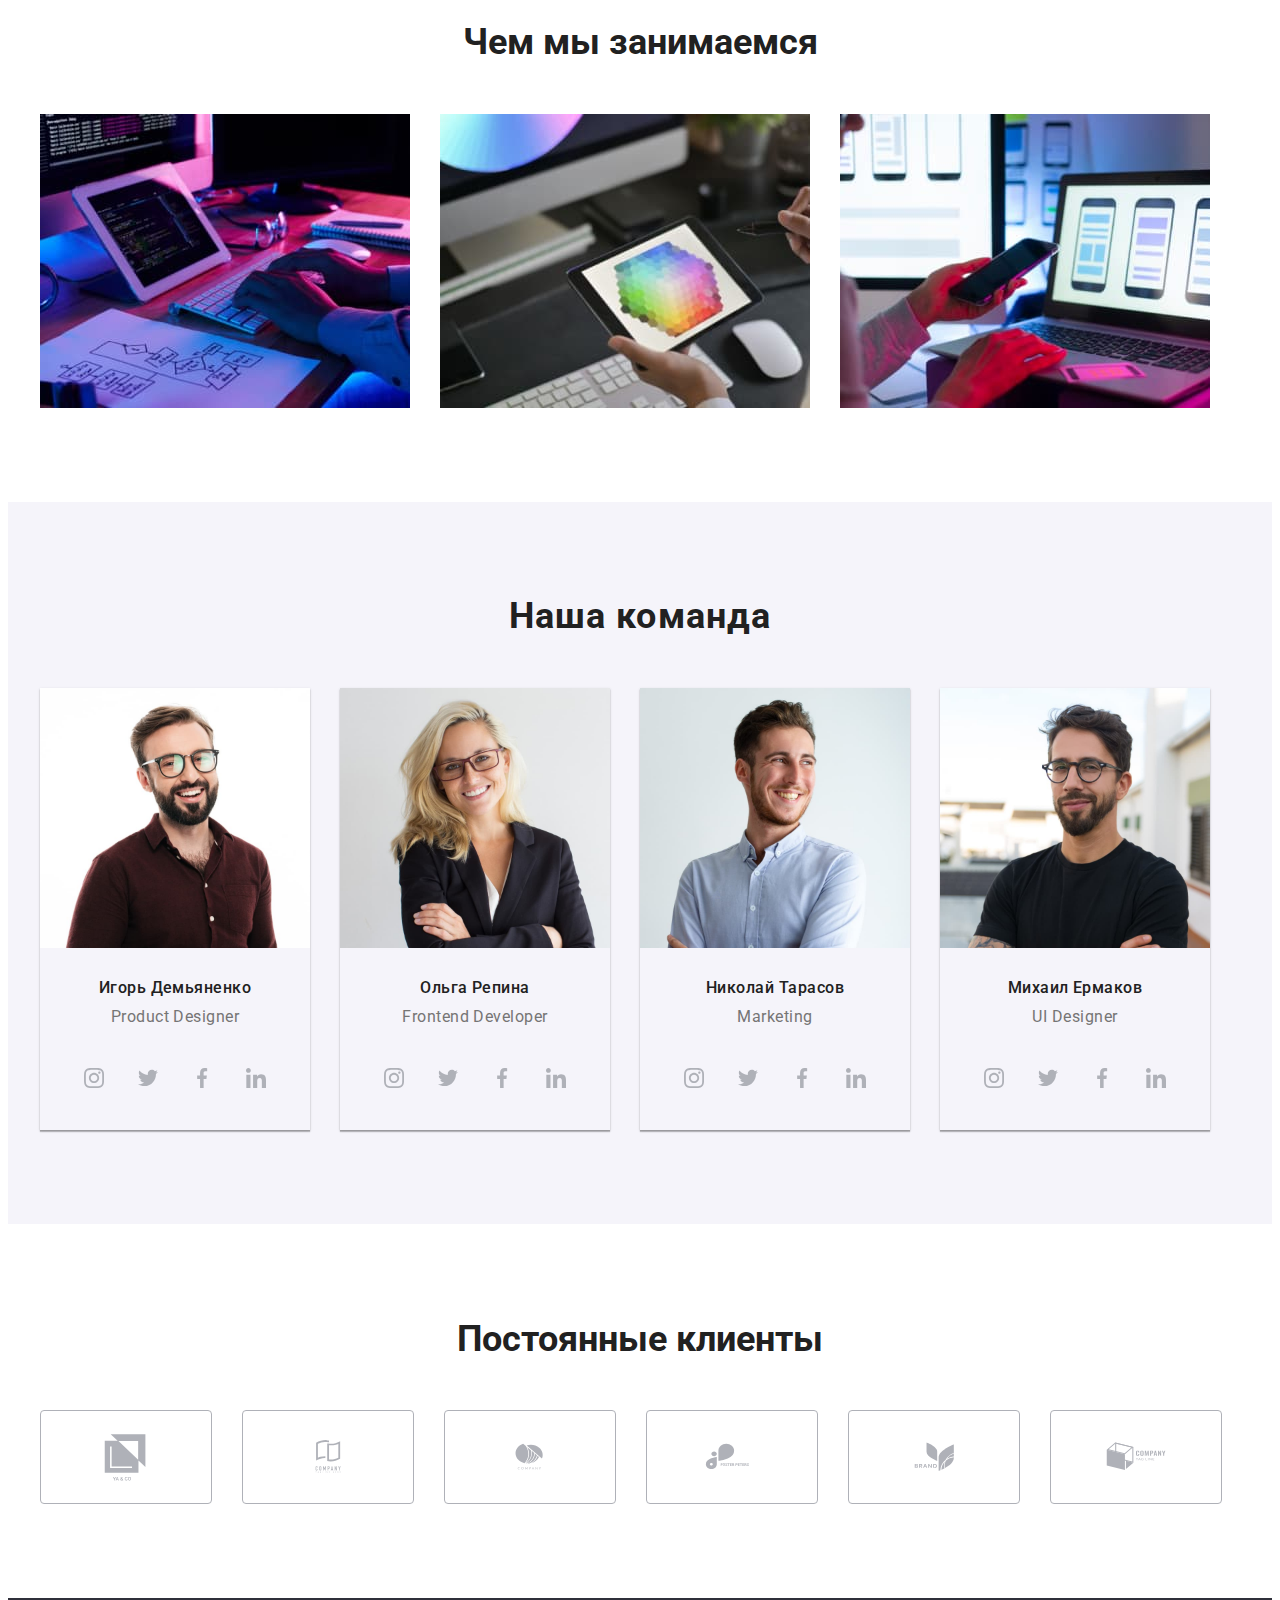
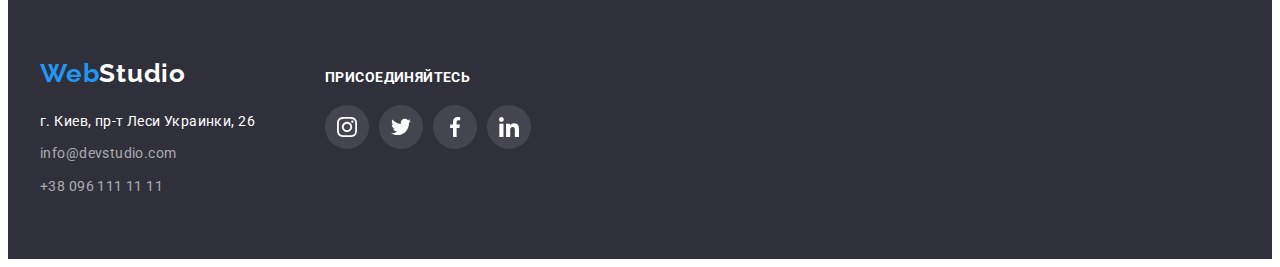
==== commit 206f1721: "финиш дз4" ====
--- a/index.html
+++ b/index.html
@@ -30,11 +30,11 @@
          
     <!--Контакты-->
             <ul class="contacts-nav list list" >
-                <li class="item"> <a href="mailto:info@devstudio.com" class="contacts-link"><svg width="16px" height="12px" class="item-icon">
-                    <use href="./images/symbol-defs.svg#icon-envelope-1"></use></svg>info@devstudio.com</a>
-                </li>
-                <li class="item"> <a href="tel:+380961111111" class="contacts-link"><svg width="10px" height="16px" class="item-icon">
-                    <use href="./images/symbol-defs.svg#icon-smartphone-1" ></use></svg> +38 096 111 11 11</a>
+                <li class="item"> <a href="mailto:info@devstudio.com" class="contacts-link"><svg width="16px" height="20px" class="item-icon">
+                    <use href="./images/icons.svg#icon-envelope-1"></use></svg>info@devstudio.com</a>
+                </li>
+                <li class="item"> <a href="tel:+380961111111" class="contacts-link"><svg width="16px" height="20px" class="item-icon">
+                    <use href="./images/icons.svg#icon-smartphone-1" ></use></svg> +38 096 111 11 11</a>
                 </li>
             </ul> 
         </nav>
@@ -54,28 +54,28 @@
             <ul class="peculiarities-list list">
                 <li class="item">
                     <div class="peculiarities-item">
-                        <svg width="70px" height="70px" class="peculiarities-icon"><use href="./images/symbol-defs.svg#icon-antenna-1"></use></svg>
+                        <svg width="70px" height="70px" class="peculiarities-icon"><use href="./images/icons.svg#icon-antenna-1"></use></svg>
                     </div>
                     <h3 class="peculiarities-title">Внимание к деталям</h3>
                     <p class="peculiarities-text" >Идейные соображения, а также начало повседневной работы по формированию позиции.</p>
                 </li>
                 <li class="item">
                     <div class="peculiarities-item">
-                        <svg width="70px" height="70px" class="peculiarities-icon"><use href="./images/symbol-defs.svg#icon-clock-1"></use></svg>
+                        <svg width="70px" height="70px" class="peculiarities-icon"><use href="./images/icons.svg#icon-clock-1"></use></svg>
                     </div>
                     <h3 class="peculiarities-title">Пунктуальность</h3>
                     <p class="peculiarities-text" >Задача организации, в особенности же рамки и место обучения кадров влечет за собой.</p>
                 </li>
                 <li class="item">
                     <div class="peculiarities-item">
-                        <svg width="70px" height="70px" class="peculiarities-icon"><use href="./images/symbol-defs.svg#icon-diagram-1"></use></svg>
+                        <svg width="70px" height="70px" class="peculiarities-icon"><use href="./images/icons.svg#icon-diagram-1"></use></svg>
                     </div>
                     <h3 class="peculiarities-title">Планирование</h3>
                     <p class="peculiarities-text" >Равным образом консультация с широким активом в значительной степени обуславливает.</p>
                 </li>
                 <li class="item">
                     <div class="peculiarities-item">
-                        <svg width="70px" height="70px" class="peculiarities-icon"><use href="./images/symbol-defs.svg#icon-astronaut-1"></use></svg>
+                        <svg width="70px" height="70px" class="peculiarities-icon"><use href="./images/icons.svg#icon-astronaut-1"></use></svg>
                     </div>
                     <h3 class="peculiarities-title">Современные технологии</h3>
                     <p class="peculiarities-text" >Значимость этих проблем настолько очевидна, что реализация плановых заданий.</p>
@@ -114,28 +114,28 @@
                         <li class="social-link"> 
                             <a href="" class="link-item"> 
                                 <svg width="20px" height="20px" class="link-icon"> 
-                                    <use href="./images/symbol-defs.svg#icon-instagram-1"></use>
+                                    <use href="./images/icons.svg#icon-instagram-1"></use>
                                 </svg>
                             </a>
                         </li>
                         <li class="social-link"> 
                             <a href="" class="link-item"> 
                                 <svg width="20px" height="20px" class="link-icon"> 
-                                    <use href="./images/symbol-defs.svg#icon-twitter-1"></use>
+                                    <use href="./images/icons.svg#icon-twitter-1"></use>
                                 </svg>
                             </a>
                         </li>
                         <li class="social-link"> 
                             <a href="" class="link-item"> 
                                 <svg width="20px" height="20px" class="link-icon"> 
-                                    <use href="./images/symbol-defs.svg#icon-facebook-1"></use>
+                                    <use href="./images/icons.svg#icon-facebook-1"></use>
                                 </svg>
                             </a>
                         </li>
                         <li class="social-link"> 
                             <a href="" class="link-item"> 
                                 <svg width="20px" height="20px" class="link-icon"> 
-                                    <use href="./images/symbol-defs.svg#icon-linkedin-1"></use>
+                                    <use href="./images/icons.svg#icon-linkedin-1"></use>
                                 </svg>
                             </a>
                         </li>
@@ -151,28 +151,28 @@
                             <li class="social-link"> 
                                 <a href="" class="link-item"> 
                                     <svg width="20px" height="20px" class="link-icon"> 
-                                        <use href="./images/symbol-defs.svg#icon-instagram-1"></use>
-                                    </svg>
-                                </a>
-                            </li>
-                            <li class="social-link"> 
-                                <a href="" class="link-item"> 
-                                    <svg width="20px" height="20px" class="link-icon"> 
-                                        <use href="./images/symbol-defs.svg#icon-twitter-1"></use>
-                                    </svg>
-                                </a>
-                            </li>
-                            <li class="social-link"> 
-                                <a href="" class="link-item"> 
-                                    <svg width="20px" height="20px" class="link-icon"> 
-                                        <use href="./images/symbol-defs.svg#icon-facebook-1"></use>
-                                    </svg>
-                                </a>
-                            </li>
-                            <li class="social-link"> 
-                                <a href="" class="link-item"> 
-                                    <svg width="20px" height="20px" class="link-icon"> 
-                                        <use href="./images/symbol-defs.svg#icon-linkedin-1"></use>
+                                        <use href="./images/icons.svg#icon-instagram-1"></use>
+                                    </svg>
+                                </a>
+                            </li>
+                            <li class="social-link"> 
+                                <a href="" class="link-item"> 
+                                    <svg width="20px" height="20px" class="link-icon"> 
+                                        <use href="./images/icons.svg#icon-twitter-1"></use>
+                                    </svg>
+                                </a>
+                            </li>
+                            <li class="social-link"> 
+                                <a href="" class="link-item"> 
+                                    <svg width="20px" height="20px" class="link-icon"> 
+                                        <use href="./images/icons.svg#icon-facebook-1"></use>
+                                    </svg>
+                                </a>
+                            </li>
+                            <li class="social-link"> 
+                                <a href="" class="link-item"> 
+                                    <svg width="20px" height="20px" class="link-icon"> 
+                                        <use href="./images/icons.svg#icon-linkedin-1"></use>
                                     </svg>
                                 </a>
                             </li>
@@ -188,28 +188,28 @@
                             <li class="social-link"> 
                                 <a href="" class="link-item"> 
                                     <svg width="20px" height="20px" class="link-icon"> 
-                                        <use href="./images/symbol-defs.svg#icon-instagram-1"></use>
-                                    </svg>
-                                </a>
-                            </li>
-                            <li class="social-link"> 
-                                <a href="" class="link-item"> 
-                                    <svg width="20px" height="20px" class="link-icon"> 
-                                        <use href="./images/symbol-defs.svg#icon-twitter-1"></use>
-                                    </svg>
-                                </a>
-                            </li>
-                            <li class="social-link"> 
-                                <a href="" class="link-item"> 
-                                    <svg width="20px" height="20px" class="link-icon"> 
-                                        <use href="./images/symbol-defs.svg#icon-facebook-1"></use>
-                                    </svg>
-                                </a>
-                            </li>
-                            <li class="social-link"> 
-                                <a href="" class="link-item"> 
-                                    <svg width="20px" height="20px" class="link-icon"> 
-                                        <use href="./images/symbol-defs.svg#icon-linkedin-1"></use>
+                                        <use href="./images/icons.svg#icon-instagram-1"></use>
+                                    </svg>
+                                </a>
+                            </li>
+                            <li class="social-link"> 
+                                <a href="" class="link-item"> 
+                                    <svg width="20px" height="20px" class="link-icon"> 
+                                        <use href="./images/icons.svg#icon-twitter-1"></use>
+                                    </svg>
+                                </a>
+                            </li>
+                            <li class="social-link"> 
+                                <a href="" class="link-item"> 
+                                    <svg width="20px" height="20px" class="link-icon"> 
+                                        <use href="./images/icons.svg#icon-facebook-1"></use>
+                                    </svg>
+                                </a>
+                            </li>
+                            <li class="social-link"> 
+                                <a href="" class="link-item"> 
+                                    <svg width="20px" height="20px" class="link-icon"> 
+                                        <use href="./images/icons.svg#icon-linkedin-1"></use>
                                     </svg>
                                 </a>
                             </li>
@@ -225,28 +225,28 @@
                             <li class="social-link"> 
                                 <a href="" class="link-item"> 
                                     <svg width="20px" height="20px" class="link-icon"> 
-                                        <use href="./images/symbol-defs.svg#icon-instagram-1"></use>
-                                    </svg>
-                                </a>
-                            </li>
-                            <li class="social-link"> 
-                                <a href="" class="link-item"> 
-                                    <svg width="20px" height="20px" class="link-icon"> 
-                                        <use href="./images/symbol-defs.svg#icon-twitter-1"></use>
-                                    </svg>
-                                </a>
-                            </li>
-                            <li class="social-link"> 
-                                <a href="" class="link-item"> 
-                                    <svg width="20px" height="20px" class="link-icon"> 
-                                        <use href="./images/symbol-defs.svg#icon-facebook-1"></use>
-                                    </svg>
-                                </a>
-                            </li>
-                            <li class="social-link"> 
-                                <a href="" class="link-item"> 
-                                    <svg width="20px" height="20px" class="link-icon"> 
-                                        <use href="./images/symbol-defs.svg#icon-linkedin-1"></use>
+                                        <use href="./images/icons.svg#icon-instagram-1"></use>
+                                    </svg>
+                                </a>
+                            </li>
+                            <li class="social-link"> 
+                                <a href="" class="link-item"> 
+                                    <svg width="20px" height="20px" class="link-icon"> 
+                                        <use href="./images/icons.svg#icon-twitter-1"></use>
+                                    </svg>
+                                </a>
+                            </li>
+                            <li class="social-link"> 
+                                <a href="" class="link-item"> 
+                                    <svg width="20px" height="20px" class="link-icon"> 
+                                        <use href="./images/icons.svg#icon-facebook-1"></use>
+                                    </svg>
+                                </a>
+                            </li>
+                            <li class="social-link"> 
+                                <a href="" class="link-item"> 
+                                    <svg width="20px" height="20px" class="link-icon"> 
+                                        <use href="./images/icons.svg#icon-linkedin-1"></use>
                                     </svg>
                                 </a>
                             </li>
@@ -262,44 +262,44 @@
                 <h2 class="customers-title">Постоянные клиенты</h2>
                 <ul class="customers-list list">
                     <li class="customers-item">
-                        <a href="customers-link">
-                            <svg class="customers-icon" width="106" height="60">
-                                <use href="./images/symbol-defs.svg#icon-client-1"></use>
-                            </svg>
-                        </a>
-                    </li>
-                    <li class="customers-item">
-                        <a href="customers-link">
-                            <svg class="customers-icon" width="106" height="60">
-                                <use href="./images/symbol-defs.svg#icon-client-2"></use>
-                            </svg>
-                        </a>
-                    </li>
-                    <li class="customers-item">
-                        <a href="customers-link">
-                            <svg class="customers-icon" width="106" height="60">
-                                <use href="./images/symbol-defs.svg#icon-client-3"></use>
-                            </svg>
-                        </a>
-                    </li>
-                    <li class="customers-item">
-                        <a href="customers-link">
-                            <svg class="customers-icon" width="106" height="60">
-                                <use href="./images/symbol-defs.svg#icon-client-4"></use>
-                            </svg>
-                        </a>
-                    </li>
-                    <li class="customers-item">
-                        <a href="customers-link">
-                            <svg class="customers-icon" width="106" height="60">
-                                <use href="./images/symbol-defs.svg#icon-client-5"></use>
-                            </svg>
-                        </a>
-                    </li>
-                    <li class="customers-item">
-                        <a href="customers-link">
-                            <svg class="customers-icon" width="106" height="60">
-                                <use href="./images/symbol-defs.svg#icon-client-6"></use>
+                        <a href="" class="customers-link">
+                            <svg class="customers-icon" width="106" height="60">
+                                <use href="./images/icons.svg#icon-client-1"></use>
+                            </svg>
+                        </a>
+                    </li>
+                    <li class="customers-item">
+                        <a href="" class="customers-link">
+                            <svg class="customers-icon" width="106" height="60">
+                                <use href="./images/icons.svg#icon-client-2"></use>
+                            </svg>
+                        </a>
+                    </li>
+                    <li class="customers-item">
+                        <a href="" class="customers-link">
+                            <svg class="customers-icon" width="106" height="60">
+                                <use href="./images/icons.svg#icon-client-3"></use>
+                            </svg>
+                        </a>
+                    </li>
+                    <li class="customers-item">
+                        <a href="" class="customers-link">
+                            <svg class="customers-icon" width="106" height="60">
+                                <use href="./images/icons.svg#icon-client-4"></use>
+                            </svg>
+                        </a>
+                    </li>
+                    <li class="customers-item">
+                        <a href="customers-link" class="customers-link">
+                            <svg class="customers-icon" width="106" height="60">
+                                <use href="./images/icons.svg#icon-client-5"></use>
+                            </svg>
+                        </a>
+                    </li>
+                    <li class="customers-item">
+                        <a href="customers-link" class="customers-link">
+                            <svg class="customers-icon" width="106" height="60">
+                                <use href="./images/icons.svg#icon-client-6"></use>
                             </svg>
                         </a>
                     </li>
@@ -309,12 +309,10 @@
     </main>
 <!--Footer-->
   <footer class="footer">
-    <div class="container">
-        <div class="logoftr">
+    <div class="footer-list container">
+        <div class="adress-footer">
         <a href="index.html" class="logofooter" lang="en"> <span class="logofooter-begin">Web</span><span class="logofooter-end">Studio</span>
     </a>
-        </div>
-
         <address class="adress-nav list">
             <ul class="adress-list list">
                 <li class="item"> <a class="map-link" href="https://goo.gl/maps/T9Uk6Swt6Qx7hAkc7" target="blank" rel="noopener noreferrer">г. Киев, пр-т Леси Украинки, 26</a></li>
@@ -322,6 +320,7 @@
                 <li class="item"> <a href="tel:+380961111111" class="adress-link"> +38 096 111 11 11 </a></li>
             </ul>
         </address>
+        </div>
 
         <div class="social-connect">
             <h3 class="connect-title">присоединяйтесь</h3>
@@ -329,28 +328,28 @@
                 <li class="connect-link"> 
                     <a href="" class="connect-item"> 
                         <svg width="20px" height="20px" class="connect-icon"> 
-                            <use href="./images/symbol-defs.svg#icon-instagram-1"></use>
+                            <use href="./images/icons.svg#icon-instagram-1"></use>
                         </svg>
                     </a>
                 </li>
                 <li class="connect-link"> 
                     <a href="" class="connect-item"> 
                         <svg width="20px" height="20px" class="connect-icon"> 
-                            <use href="./images/symbol-defs.svg#icon-twitter-1"></use>
+                            <use href="./images/icons.svg#icon-twitter-1"></use>
                         </svg>
                     </a>
                 </li>
                 <li class="connect-link"> 
                     <a href="" class="connect-item"> 
                         <svg width="20px" height="20px" class="connect-icon"> 
-                            <use href="./images/symbol-defs.svg#icon-facebook-1"></use>
+                            <use href="./images/icons.svg#icon-facebook-1"></use>
                         </svg>
                     </a>
                 </li>
                 <li class="connect-link"> 
                     <a href="" class="connect-item"> 
                         <svg width="20px" height="20px" class="connect-icon"> 
-                            <use href="./images/symbol-defs.svg#icon-linkedin-1"></use>
+                            <use href="./images/icons.svg#icon-linkedin-1"></use>
                         </svg>
                     </a>
                 </li>
--- a/css/style.css
+++ b/css/style.css
@@ -401,39 +401,31 @@
 
 .customers-list {
   display: flex;
+}
+
+.customers-item +.customers-item {
+  margin-left: 30px;
+}
+
+.customers-link {
+  display: flex;
+  align-items: center;
   justify-content: center;
-  align-items: center;
-}
-
-.customers-item {
-  display: flex;
-  justify-content: center;
-  align-items: center;
-  color: #AFB1B8;
   width: 170px;
-  height: 92px;
+  height: 92px; 
   border: 1px solid #AFB1B8;
   border-radius: 4px;
-}
-
-.customers-item +.customers-item {
-  margin-left: 30px;
-}
-
-.customers-link {
-  display: flex;
-  justify-content: center;
-  align-items: center;
   color: #AFB1B8;
 }
 
 .customers-icon {
-  fill: currentColor;
-}
-
-.customers-item:hover,
-.customers-item:focus {
- color: var(--accent-color);
+fill: currentColor;
+}
+
+.customers-link:hover,
+.customers-link:focus {
+color: var(--accent-color);
+border-color: var(--accent-color);
 }
 
 /* подвал */
@@ -443,8 +435,8 @@
   background-color: #2f303a;
 }
 
-.logoftr {
-  margin-bottom: 20px;
+.adress-nav {
+  margin-top: 20px;
 }
 
 .adress-list .item {
@@ -504,16 +496,58 @@
   color: var(--accent-color);
 }
 
+.footer-list {
+  display: flex;
+  align-items: baseline;
+}
+
+.social-connect {
+  display: block;
+  margin-left: 70px;
+}
+
 .connect-title {
-  display: flex;
-  text-align: center;
-  justify-content: center;
+  font-weight: bold;
+  font-size: 14px;
+  line-height: 16px;
+  letter-spacing: 0.03em;
+  text-transform: uppercase;
+  color: #FFFFFF;
+  margin-bottom: 20px;
 }
 
 .connect-list {
   display: flex;
   align-items: center;
   justify-content: center;
+}
+
+.connect-link +.connect-link {
+  margin-left: 10px;
+}
+
+.connect-link {
+  background: rgba(255, 255, 255, 0.1);
+  border-radius: 50px;
+}
+
+.connect-icon {
+ fill : #ffffff;
+}
+
+.connect-item:hover,
+.connect-item:focus {
+  background: var(--accent-color);
+  border-color: var(--accent-color);
+}
+
+.connect-item {
+  display: flex;
+  justify-content: center;
+  align-items: center;
+  width: 44px;
+  height: 44px;
+  border-radius: 50%;
 }
 
 /* портфолио */
@@ -558,6 +592,7 @@
 .filter-btn:focus {
   color: #ffffff;
   background: var(--accent-color);
+  box-shadow: 0px 3px 1px rgba(0, 0, 0, 0.1), 0px 1px 2px rgba(0, 0, 0, 0.08), 0px 2px 2px rgba(0, 0, 0, 0.12);
 }
 
 /* предложения */
@@ -588,6 +623,7 @@
 
 .proposal-link {
   display: block;
+  text-decoration: none;
 }
 
 .card-title{
@@ -606,6 +642,7 @@
   margin-bottom: 4px;
 }
 .proposal-text {
+  color: var(--primary-text-color);
   font-style: normal;
   font-weight: normal;
   font-size: 16px;
@@ -613,3 +650,7 @@
   letter-spacing: 0.03em;
 }
 
+.proposal-link:hover,
+.proposal-link:focus {
+  box-shadow: 0px 1px 1px rgba(0, 0, 0, 0.12), 0px 4px 4px rgba(0, 0, 0, 0.06), 1px 4px 6px rgba(0, 0, 0, 0.16);
+}
